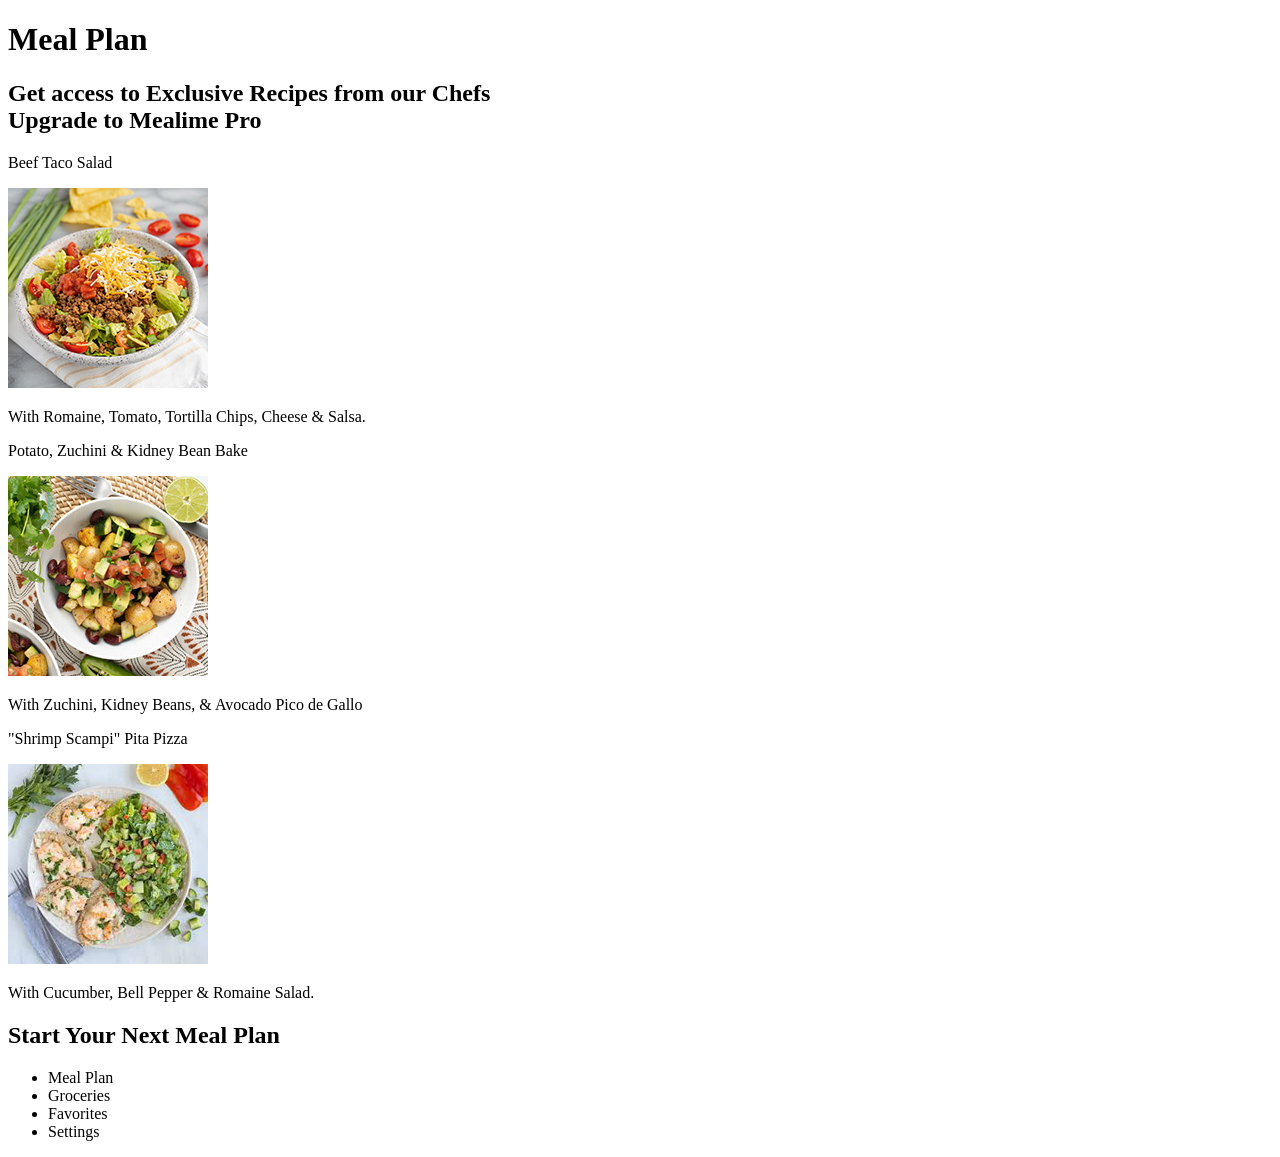
==== index.html @ 413d6f72 "Initial Upload" ====
<!doctype html> 
<html lang="en">
	<head>
		<title> Mealime </title>
	</head>

	<body> 
		<h1> Meal Plan </h1>


			<h2> Get access to Exclusive Recipes from our Chefs <br>
				Upgrade to Mealime Pro</h2>


			<p> Beef Taco Salad </p>
				<img src="images/beef-taco-salad-200.jpg" alt="beef taco salad"><br>
				<p> With Romaine, Tomato, Tortilla Chips, Cheese & Salsa. </p>

			<p> Potato, Zuchini & Kidney Bean Bake </p>
			<img src="images/kidney-bean-bake-200.jpg" alt="kidney bean bake"><br> 
				<p> With Zuchini, Kidney Beans, & Avocado Pico de Gallo </p>

			<p> "Shrimp Scampi" Pita Pizza </p>
			<img src="images/shrimp-scampi-200.jpg" alt="shrimp scampi"><br> 
				<p> With Cucumber, Bell Pepper & Romaine Salad. </p>

			<h2> Start Your Next Meal Plan </h2>


	<ul> 
		<li> Meal Plan </li>
		<li> Groceries </li>
		<li> Favorites </li>
		<li> Settings </li>

	</ul>
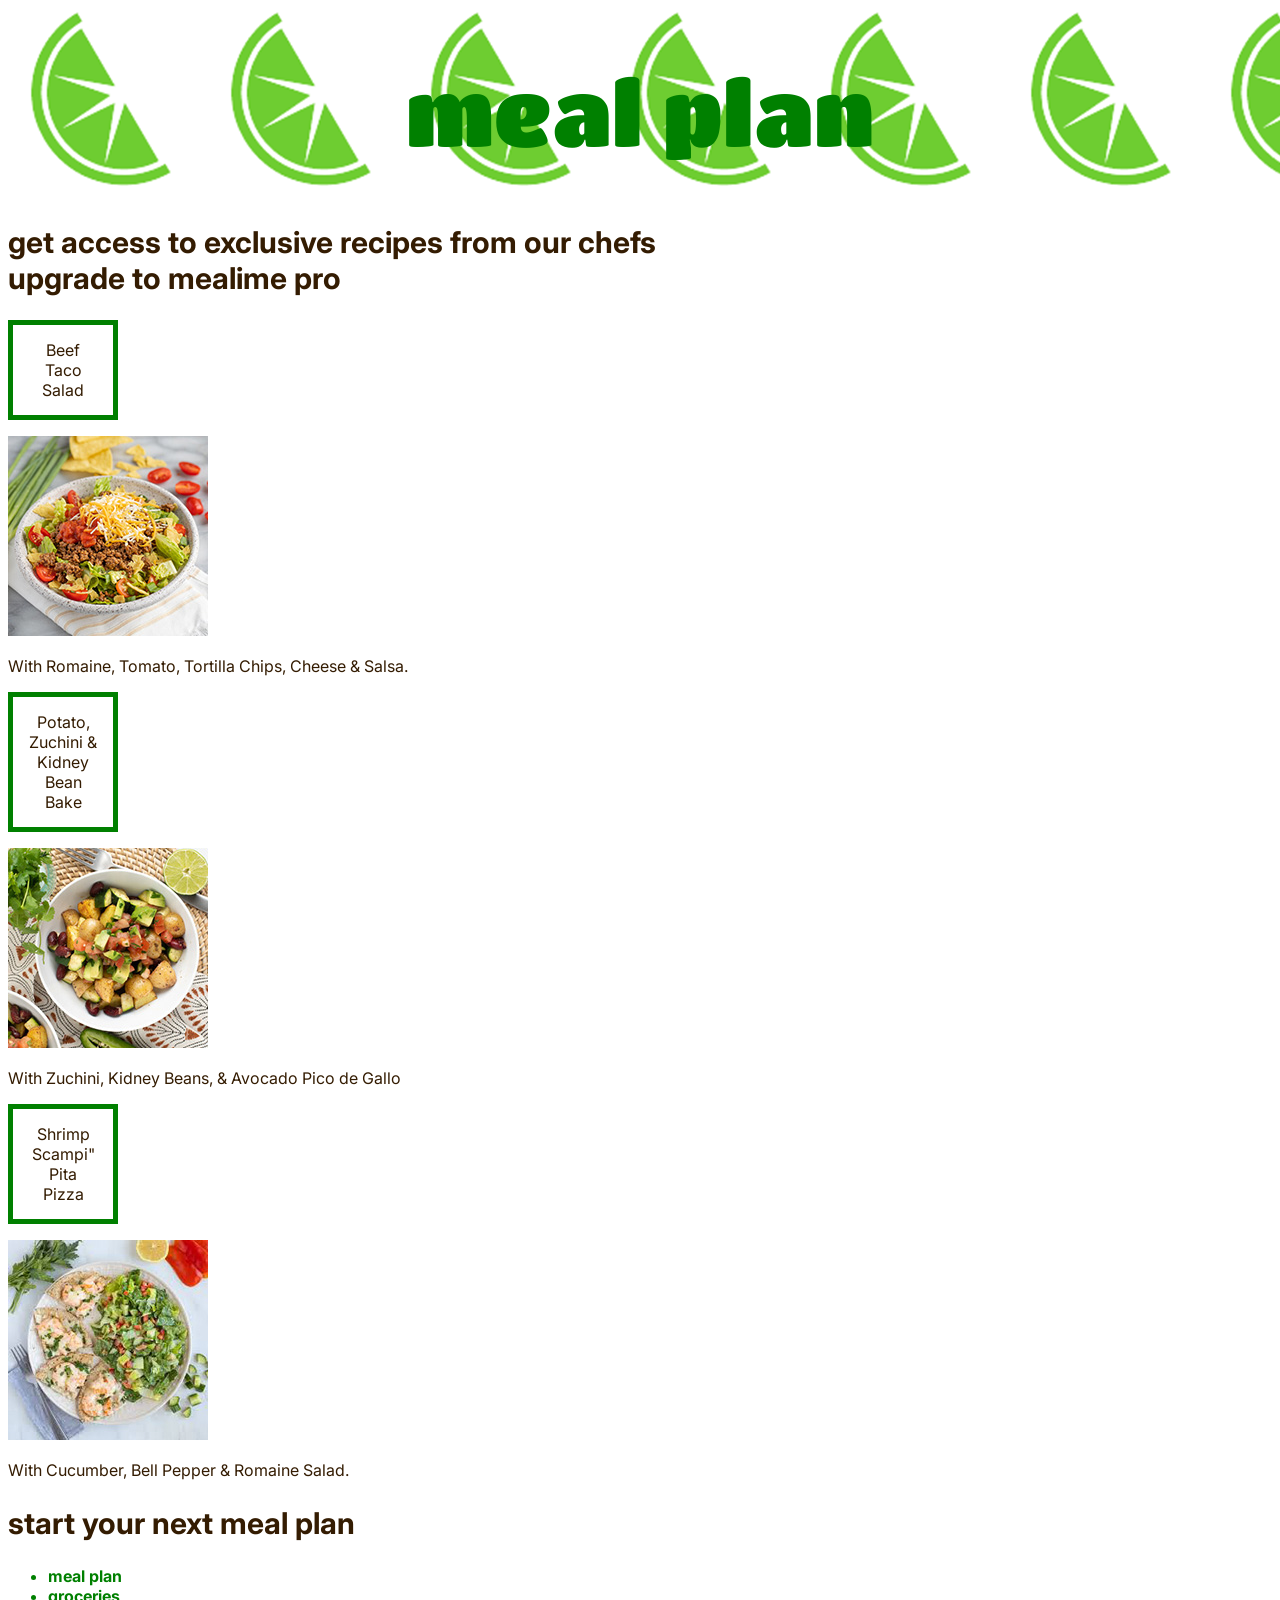
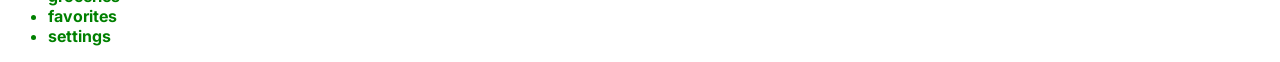
==== commit 83128b9d: "Add files via upload" ====
--- a/index.html
+++ b/index.html
@@ -1,6 +1,11 @@
 <!doctype html> 
 <html lang="en">
 	<head>
+		<link rel="stylesheet" href="style.css">
+		<link href="https://fonts.googleapis.com/css2?family=Titan+One&display=swap" rel="stylesheet">
+		<link href="https://fonts.googleapis.com/css2?family=Inter:ital,opsz,wght@0,14..32,100..900;1,14..32,100..900&display=swap" rel="stylesheet">
+
+
 		<title> Mealime </title>
 	</head>
 
@@ -12,27 +17,34 @@
 				Upgrade to Mealime Pro</h2>
 
 
-			<p> Beef Taco Salad </p>
+			<div class="meals">
+				<p> Beef Taco Salad </p> </div>
 				<img src="images/beef-taco-salad-200.jpg" alt="beef taco salad"><br>
-				<p> With Romaine, Tomato, Tortilla Chips, Cheese & Salsa. </p>
+				<div class="description"><p> With Romaine, Tomato, Tortilla Chips, Cheese & Salsa. </p></div>
 
-			<p> Potato, Zuchini & Kidney Bean Bake </p>
+			<div class="meals">
+				<p> Potato, Zuchini & Kidney Bean Bake </p></div>
 			<img src="images/kidney-bean-bake-200.jpg" alt="kidney bean bake"><br> 
-				<p> With Zuchini, Kidney Beans, & Avocado Pico de Gallo </p>
+				<div class="description"><p> With Zuchini, Kidney Beans, & Avocado Pico de Gallo </p></div>
 
-			<p> "Shrimp Scampi" Pita Pizza </p>
+			<div class="meals">
+				<p> Shrimp Scampi" Pita Pizza </p> </div>
 			<img src="images/shrimp-scampi-200.jpg" alt="shrimp scampi"><br> 
-				<p> With Cucumber, Bell Pepper & Romaine Salad. </p>
+				<div class="description"> <p> With Cucumber, Bell Pepper & Romaine Salad. </p></div>
 
 			<h2> Start Your Next Meal Plan </h2>
 
 
+<div class="list">
 	<ul> 
 		<li> Meal Plan </li>
 		<li> Groceries </li>
 		<li> Favorites </li>
-		<li> Settings </li>
+		<li> Settings </li> 
+	</ul>
+</div>
 
-	</ul>
+</body>
 
 
+
--- a/style.css
+++ b/style.css
@@ -0,0 +1,62 @@
+
+
+
+body {	
+		color:green;
+		font-weight:bold;
+		background-image:url("lime.png");
+		background-repeat:repeat-x;
+		
+}
+
+h1 {
+  color: green;
+  font-family: "Titan One", sans-serif;
+  font-weight: 200;
+  font-style: normal;
+  text-transform:lowercase;
+  font-size:90px;
+  text-align:center;
+} 
+
+h2 {color: #341C02;
+	font-family: "Inter", sans-serif;
+  font-style: normal;
+  text-transform:lowercase;
+  font-size:30px;
+}
+
+.meals p
+	{text-align:center;
+	color:#341C02;
+	font-family: "Inter", sans-serif;
+  	font-weight: normal;
+  	font-style: normal;
+  	width: 70px;
+  	border: 5px solid green;
+  	padding: 15px;
+
+	}
+.meals 
+{ 	text-align:center;
+ }
+
+.description 
+	{font-family: "Inter", sans-serif;
+	color:#341C02;
+	font-weight: normal;
+
+
+	 }
+.list
+{font-family: "Inter", sans-serif;
+	text-transform: lowercase;
+
+ }
+
+
+
+
+
+ 
+  
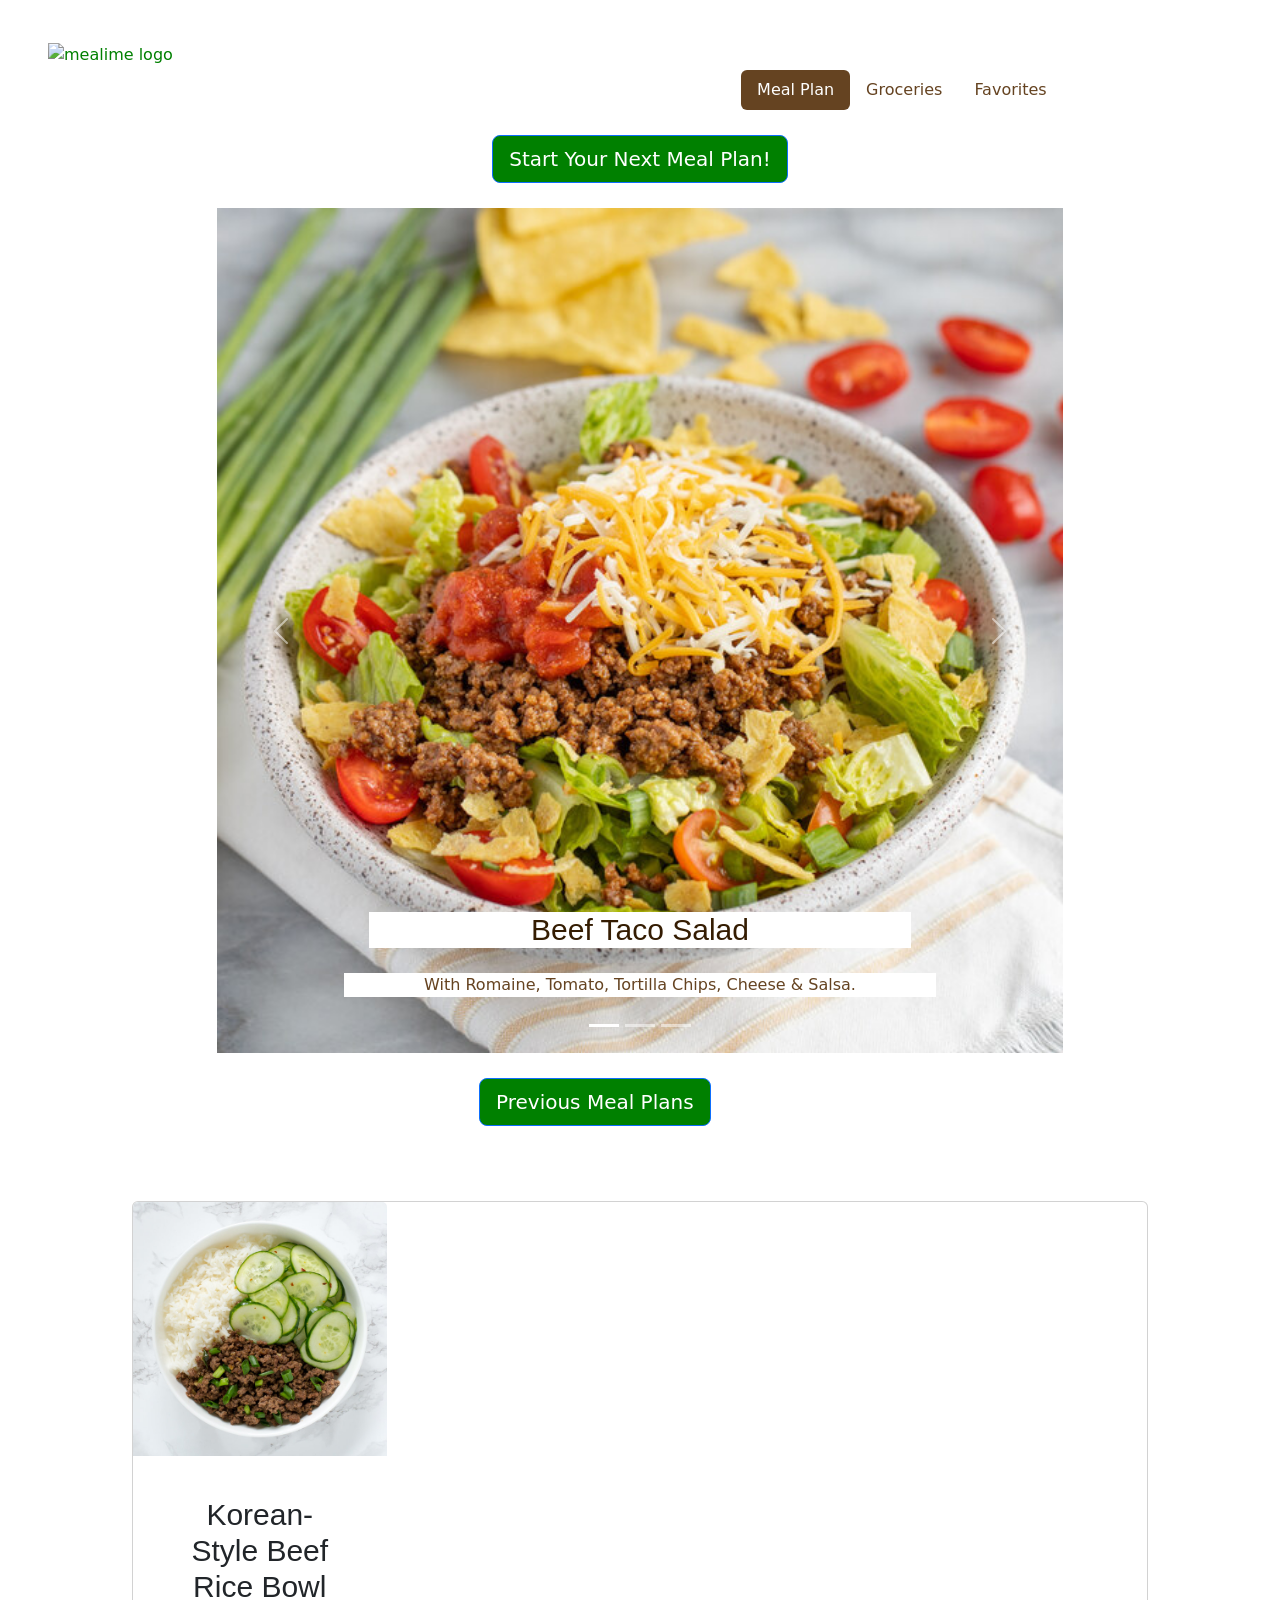
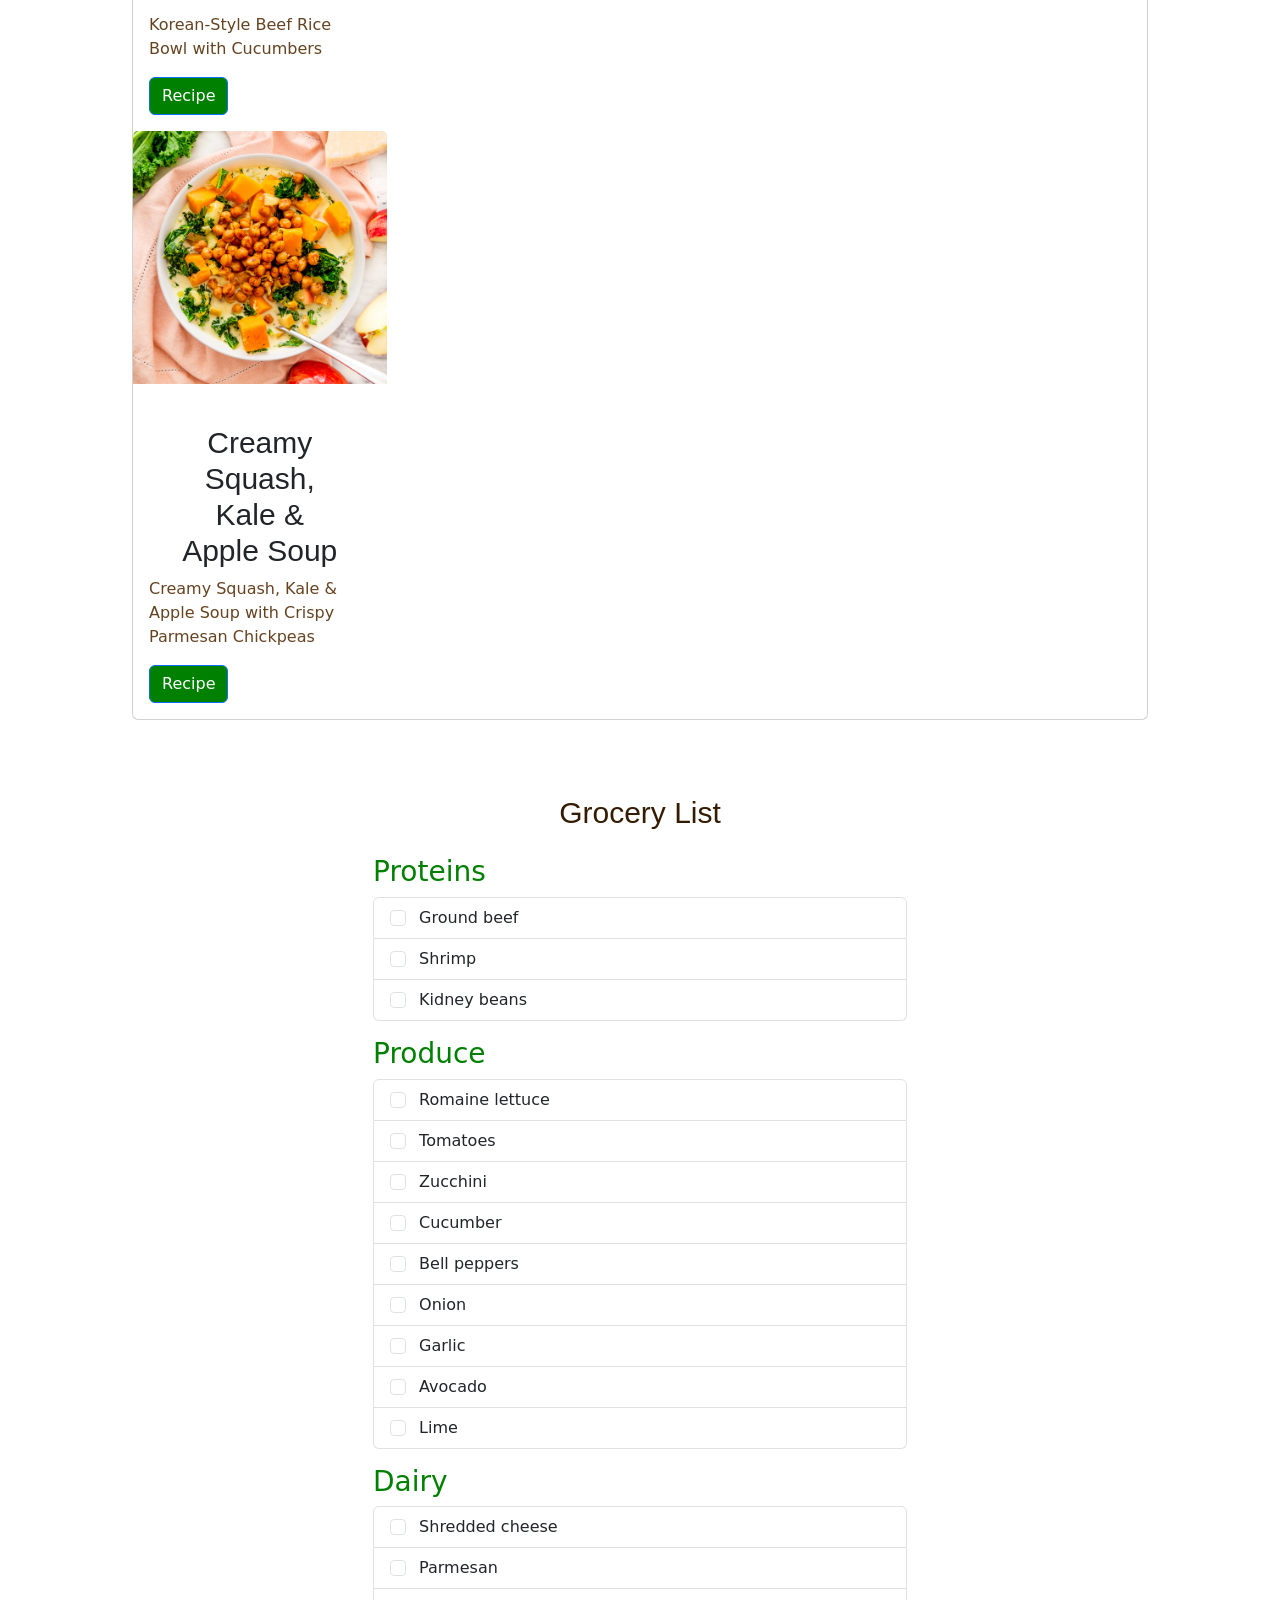
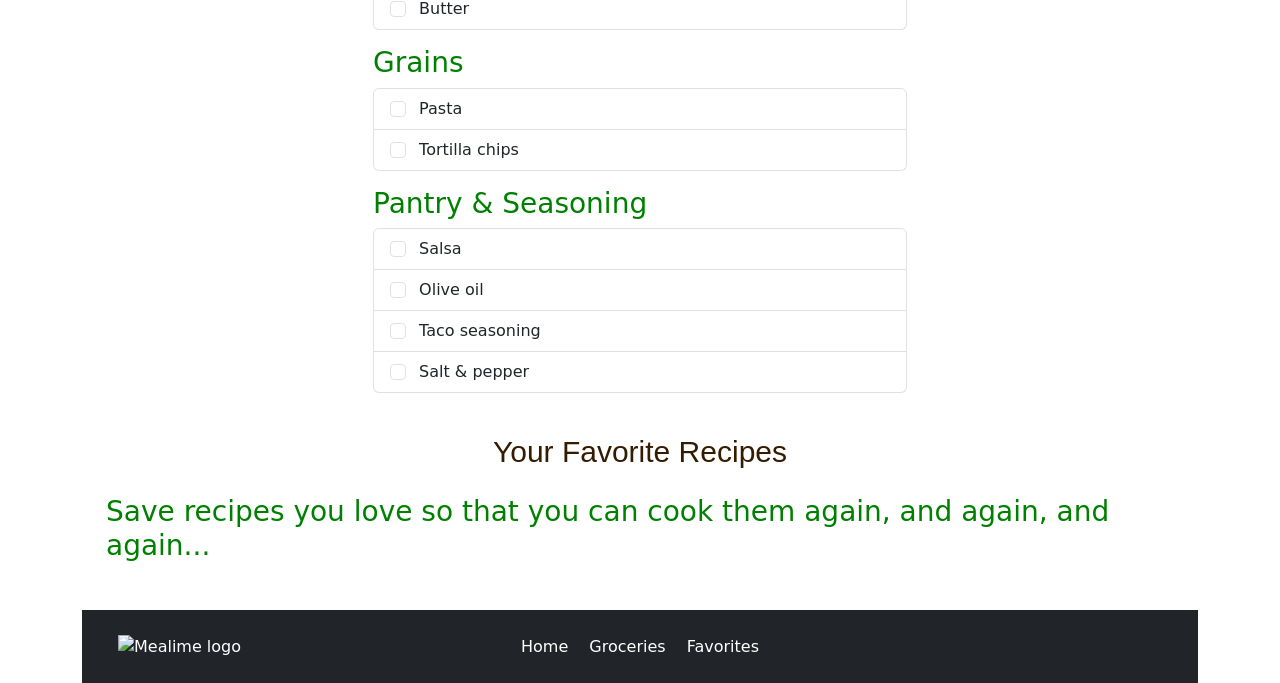
==== commit f9a0ba03: "extra boostrap" ====
--- a/index.html
+++ b/index.html
@@ -1,50 +1,286 @@
-<!doctype html> 
+<!doctype html>
 <html lang="en">
-	<head>
-		<link rel="stylesheet" href="style.css">
-		<link href="https://fonts.googleapis.com/css2?family=Titan+One&display=swap" rel="stylesheet">
-		<link href="https://fonts.googleapis.com/css2?family=Inter:ital,opsz,wght@0,14..32,100..900;1,14..32,100..900&display=swap" rel="stylesheet">
-
-
-		<title> Mealime </title>
-	</head>
-
-	<body> 
-		<h1> Meal Plan </h1>
-
-
-			<h2> Get access to Exclusive Recipes from our Chefs <br>
-				Upgrade to Mealime Pro</h2>
-
-
-			<div class="meals">
-				<p> Beef Taco Salad </p> </div>
-				<img src="images/beef-taco-salad-200.jpg" alt="beef taco salad"><br>
-				<div class="description"><p> With Romaine, Tomato, Tortilla Chips, Cheese & Salsa. </p></div>
-
-			<div class="meals">
-				<p> Potato, Zuchini & Kidney Bean Bake </p></div>
-			<img src="images/kidney-bean-bake-200.jpg" alt="kidney bean bake"><br> 
-				<div class="description"><p> With Zuchini, Kidney Beans, & Avocado Pico de Gallo </p></div>
-
-			<div class="meals">
-				<p> Shrimp Scampi" Pita Pizza </p> </div>
-			<img src="images/shrimp-scampi-200.jpg" alt="shrimp scampi"><br> 
-				<div class="description"> <p> With Cucumber, Bell Pepper & Romaine Salad. </p></div>
-
-			<h2> Start Your Next Meal Plan </h2>
-
-
-<div class="list">
-	<ul> 
-		<li> Meal Plan </li>
-		<li> Groceries </li>
-		<li> Favorites </li>
-		<li> Settings </li> 
-	</ul>
-</div>
-
+  <head>
+    <!--
+AI Use Disclosure:
+Tool(s): ChatGPT (free version)
+Purpose: Helped list all of the groceries and sort them into categories
+Human Role: I had to explain that I wanted a check list and to make it centered on the page, this shortened my overall time by pulling the grocery list instead of me having to manually do it. 
+-->
+
+    <meta charset="utf-8">
+    <meta name="viewport" content="width=device-width, initial-scale=1">
+    <meta name="description" content="YOUR DESCRIPTION HERE">
+    <meta name="author" content="YOUR NAME HERE">
+    <title>Starter Template · Bootstrap v5.3.8</title>
+
+   <!-- Bootstrap v5.3.8 -->
+   <!-- LOAD BOOTSTRAP CSS - DO NOT DELETE -->
+    <link href="https://cdn.jsdelivr.net/npm/bootstrap@5.3.8/dist/css/bootstrap.min.css" rel="stylesheet" integrity="sha384-sRIl4kxILFvY47J16cr9ZwB07vP4J8+LH7qKQnuqkuIAvNWLzeN8tE5YBujZqJLB" crossorigin="anonymous">
+   <!-- END LOADING BOOTSTRAP CSS -->
+    
+   <!-- Custom styles - add your own CSS to this stylesheet -->
+    <link href="style.css" rel="stylesheet">
+  </head>
+  <body>
+    
+<header class="row align-items-center">
+
+  <div class="col-md-3 d-flex align-items-center">
+    <img class="img-fluid ms-5" src="images/mealime.logo.png" alt="mealime logo">
+    
+  </div>
+
+  <nav class="col-md-7">
+    <ul class="nav nav-pills justify-content-end">
+      <li class="nav-item">
+        <a class="nav-link active" href="#">Meal Plan</a>
+      </li>
+      <li class="nav-item">
+        <a class="nav-link" href="#groceries">Groceries</a>
+      </li>
+      <li class="nav-item">
+        <a class="nav-link" href="#favorites">Favorites</a>
+      </li>
+    </ul>
+  </nav>
+
+</header>
+         
+
+
+   <div class="container">
+  <div class="row justify-content-center">
+    <div class="col-md-8 text-center">
+      <a href="https://www.mealime.com/recipes" target="_blank" class="btn btn-primary btn-lg start">
+        Start Your Next Meal Plan!
+      </a>
+    </div>
+  </div>
+</div>
+          <div class="row justify-content-center">
+            <div class="col-md-8">
+
+            <div id="carouselExampleCaptions" class="carousel slide" data-bs-ride="false">
+              <div class="carousel-indicators">
+                <button type="button" data-bs-target="#carouselExampleCaptions" data-bs-slide-to="0" class="active" aria-current="true" aria-label="Slide 1"></button>
+                <button type="button" data-bs-target="#carouselExampleCaptions" data-bs-slide-to="1" aria-label="Slide 2"></button>
+                <button type="button" data-bs-target="#carouselExampleCaptions" data-bs-slide-to="2" aria-label="Slide 3"></button>
+              </div>
+              <div class="carousel-inner">
+                <div class="carousel-item active">
+                  <img src="images/beef-taco-salad-600.png" class="d-block w-100" alt="beef taco salad">
+                  <div class="carousel-caption d-none d-md-block">
+                    <h2>Beef Taco Salad</h2>
+                    <p>With Romaine, Tomato, Tortilla Chips, Cheese & Salsa. </p>
+                  </div>
+                </div>
+                <div class="carousel-item">
+                  <img src="images/kidney-bean-bake-600.jpeg" class="d-block w-100" alt="kidney bean bake">
+                  <div class="carousel-caption d-none d-md-block">
+                    <h2>Kidney Bean Bake</h2>
+                    <p>With Zuchini, Kidney Beans, & Avocado Pico de Gallo </p>
+                  </div>
+                </div>
+                <div class="carousel-item">
+                  <img src="images/shrimp-scampi-600.jpeg" class="d-block w-100" alt="shrimp scampi">
+                  <div class="carousel-caption d-none d-md-block">
+                    <h2>Shrimp Scampi</h2>
+                    <p>With Cucumber, Bell Pepper & Romaine Salad.</p>
+                  </div>
+                </div>
+              </div>
+              <button class="carousel-control-prev" type="button" data-bs-target="#carouselExampleCaptions" data-bs-slide="prev">
+                <span class="carousel-control-prev-icon" aria-hidden="true"></span>
+                <span class="visually-hidden">Previous</span>
+              </button>
+              <button class="carousel-control-next" type="button" data-bs-target="#carouselExampleCaptions" data-bs-slide="next">
+                <span class="carousel-control-next-icon" aria-hidden="true"></span>
+                <span class="visually-hidden">Next</span>
+              </button>
+            </div>
+
+            </div> <!-- end row carousel--> 
+          </div> <!-- end div carousel-->
+
+<div class="container">
+          <div class="button justify-content-center"> 
+            <div class="offset-md-4 col-md-8">
+          <a href="https://app.mealime.com/login" target= "blank" class="btn btn-primary btn-lg start">
+          Previous Meal Plans
+        </a>
+
+
+          </div> <!-- button div class --> 
+
+
+
+<div class="card">
+  <div class="col-md-3">
+  <img src="images/beef-rice-bowl-600.jpg" class="card-img-top" alt="Korean-Style Beef Rice Bowl">
+
+  <div class="card-body">
+    <h2 class="card-title">Korean-Style Beef Rice Bowl</h2>
+    <p class="card-text">Korean-Style Beef Rice Bowl with Cucumbers</p>
+ 
+    <a href="https://www.mealime.com/recipes/korean-style-beef-rice-bowl-cucumbers/4425" target="_blank" class="btn btn-primary">Recipe</a>
+  </div>
+</div>
+    <div class="col-md-3">
+ <img src="images/soup-600.jpeg" class="card-img-top" alt="Creamy Squash, Kale & Apple Soup">
+ <div class="card-body">
+    <h2 class="card-title">Creamy Squash, Kale & Apple Soup</h2>
+    <p class="card-text">Creamy Squash, Kale & Apple Soup with Crispy Parmesan Chickpeas</p>
+    <a href="https://www.mealime.com/recipes/butternut-squash-soup-pumpkin-seeds-arugula-apple-salad/2128" target="_blank" class="btn btn-primary">Recipe</a>
+  </div>
+  </div>
+</div>
+
+
+<div id="groceries" class="container">
+
+  
+  <div class="row justify-content-center">
+    <div class="col-md-8 col-lg-6"> <!-- controls width -->
+
+      <h2 class="text-center mb-4">Grocery List</h2>
+
+      <!-- Proteins -->
+      <h3 class="mt-3">Proteins</h3>
+      <div class="list-group mb-3">
+        <label class="list-group-item">
+          <input class="form-check-input me-2" type="checkbox"> Ground beef
+        </label>
+        <label class="list-group-item">
+          <input class="form-check-input me-2" type="checkbox"> Shrimp
+        </label>
+        <label class="list-group-item">
+          <input class="form-check-input me-2" type="checkbox"> Kidney beans
+        </label>
+      </div>
+
+      <!--Produce -->
+      <h3>Produce</h3>
+      <div class="list-group mb-3">
+        <label class="list-group-item">
+          <input class="form-check-input me-2" type="checkbox"> Romaine lettuce
+        </label>
+        <label class="list-group-item">
+          <input class="form-check-input me-2" type="checkbox"> Tomatoes
+        </label>
+        <label class="list-group-item">
+          <input class="form-check-input me-2" type="checkbox"> Zucchini
+        </label>
+        <label class="list-group-item">
+          <input class="form-check-input me-2" type="checkbox"> Cucumber
+        </label>
+        <label class="list-group-item">
+          <input class="form-check-input me-2" type="checkbox"> Bell peppers
+        </label>
+        <label class="list-group-item">
+          <input class="form-check-input me-2" type="checkbox"> Onion
+        </label>
+        <label class="list-group-item">
+          <input class="form-check-input me-2" type="checkbox"> Garlic
+        </label>
+        <label class="list-group-item">
+          <input class="form-check-input me-2" type="checkbox"> Avocado
+        </label>
+        <label class="list-group-item">
+          <input class="form-check-input me-2" type="checkbox"> Lime
+        </label>
+      </div>
+
+      <!--Dairy -->
+      <h3>Dairy</h3>
+      <div class="list-group mb-3">
+        <label class="list-group-item">
+          <input class="form-check-input me-2" type="checkbox"> Shredded cheese
+        </label>
+        <label class="list-group-item">
+          <input class="form-check-input me-2" type="checkbox"> Parmesan
+        </label>
+        <label class="list-group-item">
+          <input class="form-check-input me-2" type="checkbox"> Butter
+        </label>
+      </div>
+
+      <!--Grains -->
+      <h3>Grains</h3>
+      <div class="list-group mb-3">
+        <label class="list-group-item">
+          <input class="form-check-input me-2" type="checkbox"> Pasta
+        </label>
+        <label class="list-group-item">
+          <input class="form-check-input me-2" type="checkbox"> Tortilla chips
+        </label>
+      </div>
+
+      <!--Pantry -->
+      <h3>Pantry & Seasoning</h3>
+      <div class="list-group mb-3">
+        <label class="list-group-item">
+          <input class="form-check-input me-2" type="checkbox"> Salsa
+        </label>
+        <label class="list-group-item">
+          <input class="form-check-input me-2" type="checkbox"> Olive oil
+        </label>
+        <label class="list-group-item">
+          <input class="form-check-input me-2" type="checkbox"> Taco seasoning
+        </label>
+        <label class="list-group-item">
+          <input class="form-check-input me-2" type="checkbox"> Salt & pepper
+        </label>
+      </div>
+
+  </div>
+
+    </div> <!-- div closing tag for groceries id--> 
+
+
+
+<div id="favorites" class="container">
+    <h2> Your Favorite Recipes</h2>
+
+    <h3> Save recipes you love so that you can cook them again, and again, and again... </h3>
+
+
+
+
+</div> <!-- closing favroites id-->
+
+</div> <!-- closing tag for card and place holders-->
+
+
+
+
+
+<footer class="bg-dark text-white mt-5 p-4">
+  <div class="container">
+    <div class="row align-items-center">
+
+      <!-- Logo -->
+      <div class="col-md-4 text-center text-md-start mb-3 mb-md-0">
+        <img src="images/mealime.logo.png" alt="Mealime logo" class="img-fluid">
+      </div>
+       <!-- Footer -->
+      <div class="col-md-4 text-center mb-3 mb-md-0">
+        <a href="#" class="text-white me-3 text-decoration-none">Home</a>
+        <a href="#groceries" class="text-white me-3 text-decoration-none">Groceries</a>
+        <a href="#favorites" class="text-white text-decoration-none">Favorites</a>
+      </div>
+
+    </div>
+    </div> <!--end div container-->
+  
+</footer>
+</div>
+</div>
+
+
+<!-- LOAD BOOTSTRAP JAVASCRIPT - DO NOT DELETE -->
+<script src="https://cdn.jsdelivr.net/npm/bootstrap@5.3.8/dist/js/bootstrap.bundle.min.js" integrity="sha384-FKyoEForCGlyvwx9Hj09JcYn3nv7wiPVlz7YYwJrWVcXK/BmnVDxM+D2scQbITxI" crossorigin="anonymous"></script>
+<!-- END LOADING BOOTSTRAP JAVASCRIPT -->
+      
 </body>
-
-
-
+</html>
--- a/style.css
+++ b/style.css
@@ -3,12 +3,49 @@
 
 body {	
 		color:green;
-		font-weight:bold;
-		background-image:url("lime.png");
-		background-repeat:repeat-x;
 		
+		
+.nav-pills .nav-link.active, .nav-pills .show>.nav-link {
+	background-color: #654321;
 }
 
+.nav-link {
+	color:#654321;
+
+} 
+
+.btn-primary {
+	background-color:green;
+	justify-content:center;
+
+
+} 
+h3{
+	color:#654321;
+	background-color:white;
+	color: green;
+  
+}
+
+p{
+	color:#654321;
+	background-color:white;
+ }
+.start {
+
+	margin:25px;
+}
+
+.card {
+
+	margin:50px;
+}
+
+
+
+nav{
+	margin-top:70px !important;
+}
 h1 {
   color: green;
   font-family: "Titan One", sans-serif;
@@ -22,8 +59,11 @@
 h2 {color: #341C02;
 	font-family: "Inter", sans-serif;
   font-style: normal;
-  text-transform:lowercase;
+  
   font-size:30px;
+  background-color:white;
+  text-align:center;
+  margin:25px;
 }
 
 .meals p
